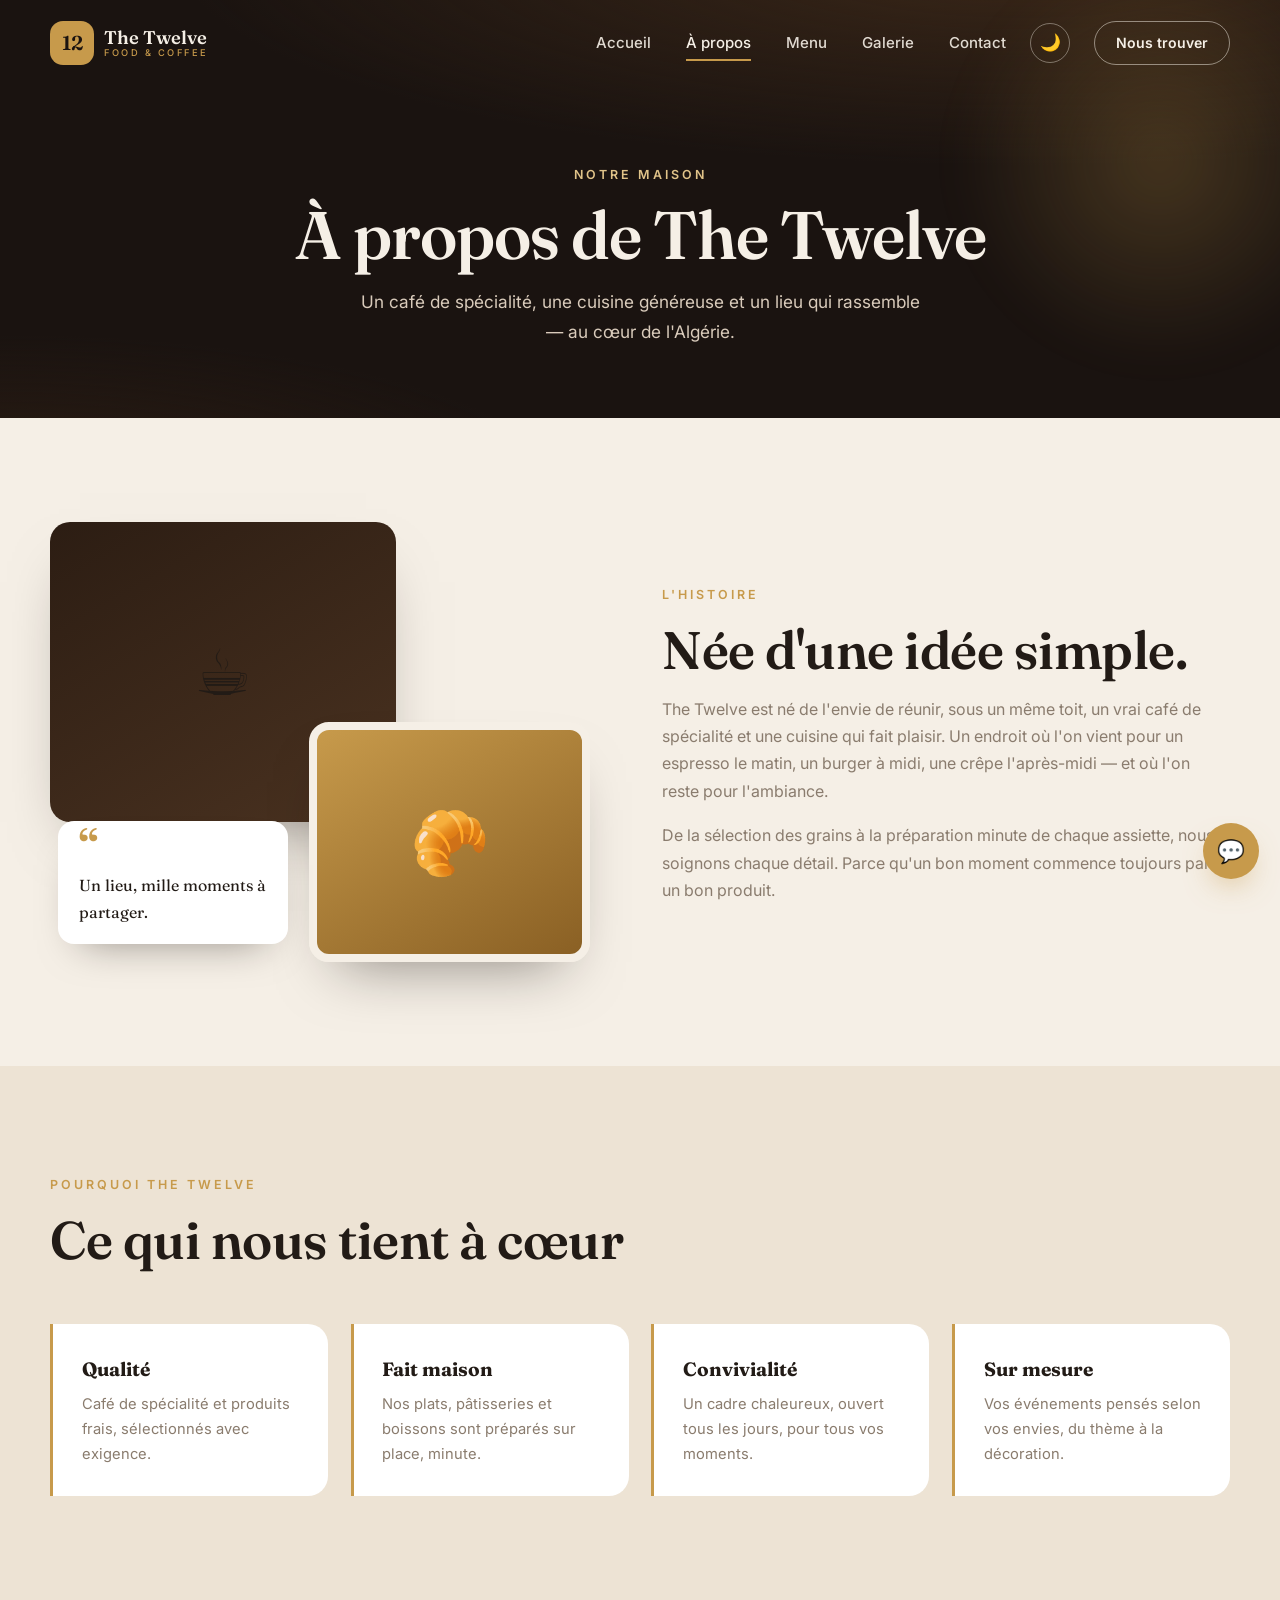
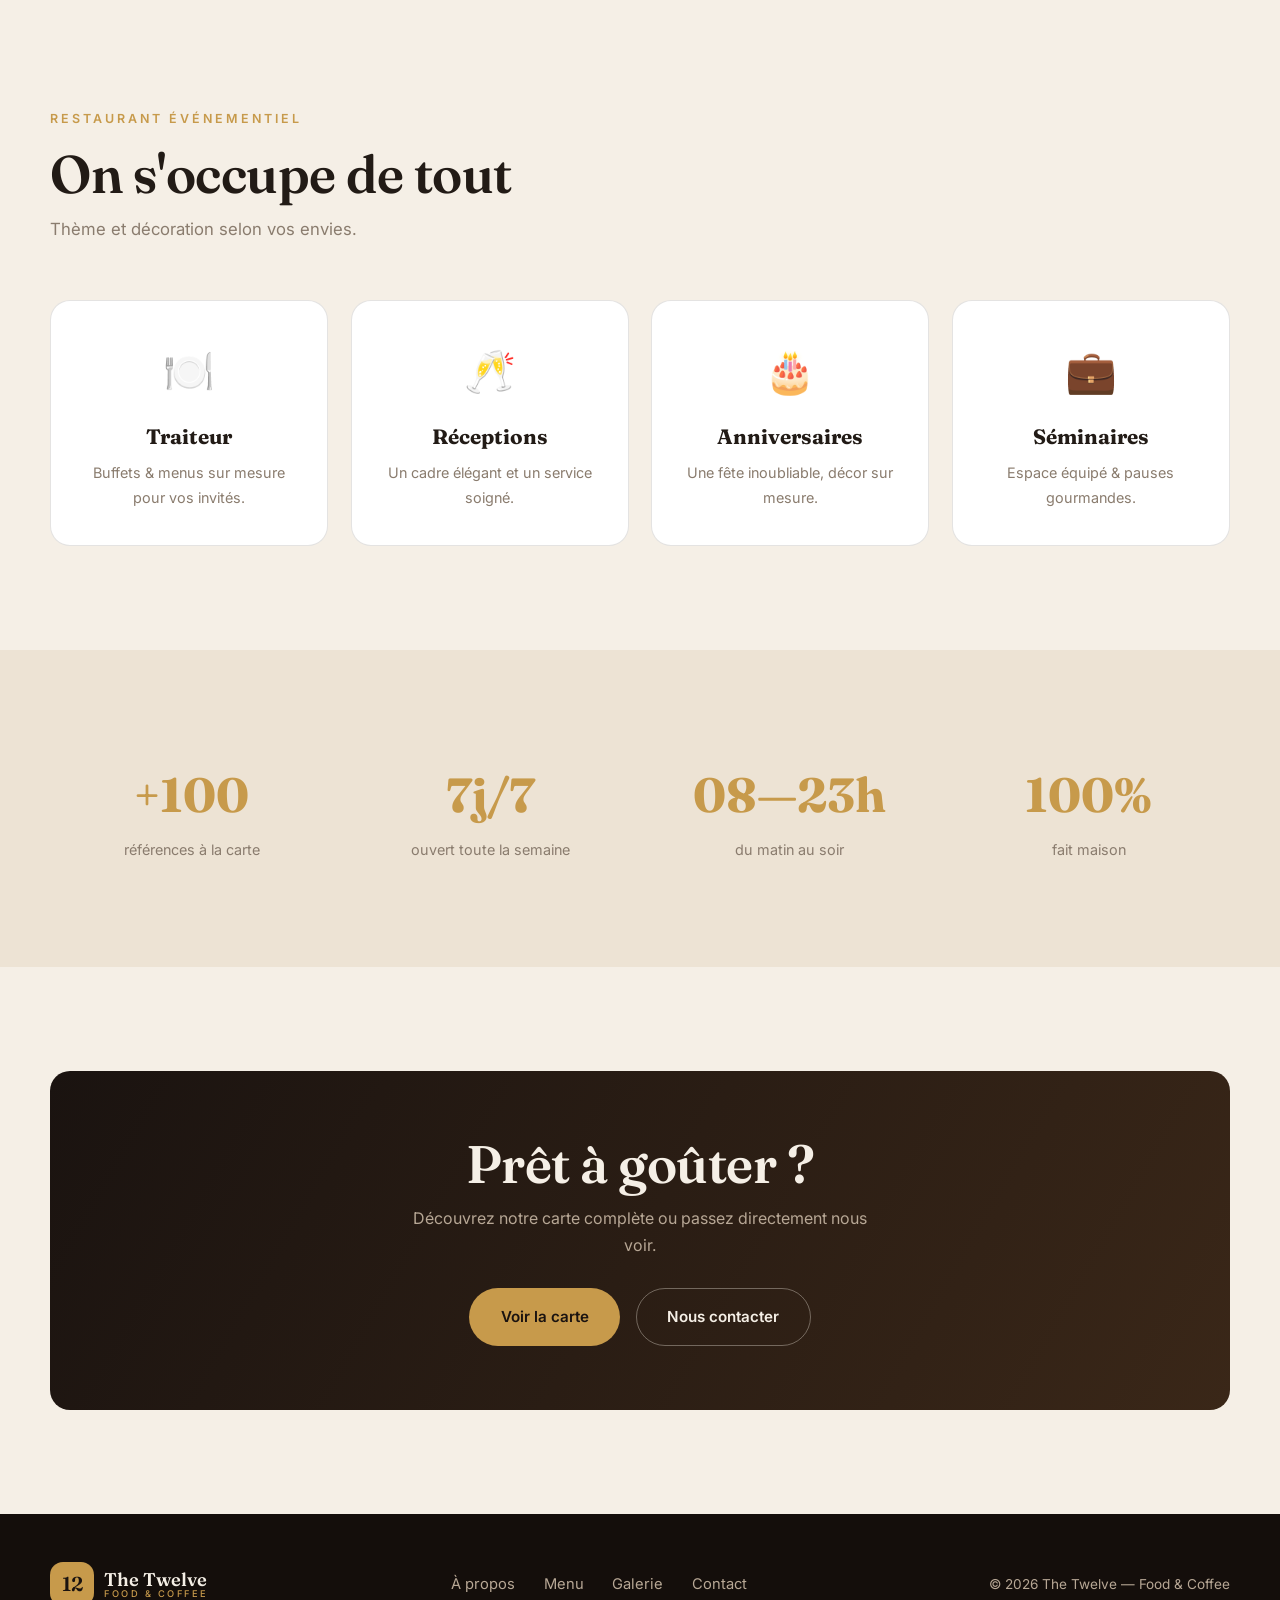
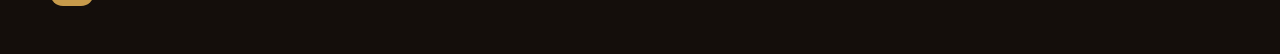
==== about.html @ 655c756e "Restructure into multi-page site (Home, About, Menu) + polish - Split into index.html (home w/ conta" ====
<!DOCTYPE html>
<html lang="fr">
<head>
  <meta charset="UTF-8" />
  <meta name="viewport" content="width=device-width, initial-scale=1.0" />
  <title>À propos — The Twelve</title>
  <meta name="description" content="L'histoire de The Twelve : café de spécialité, cuisine faite maison et restaurant événementiel (traiteur, réceptions, anniversaires, séminaires) en Algérie." />
  <link rel="icon" href="data:image/svg+xml,%3Csvg xmlns='http://www.w3.org/2000/svg' viewBox='0 0 100 100'%3E%3Crect width='100' height='100' rx='22' fill='%23c79a4b'/%3E%3Ctext x='50' y='70' font-size='54' font-family='Georgia,serif' font-weight='700' text-anchor='middle' fill='%231a1310'%3E12%3C/text%3E%3C/svg%3E" />
  <link rel="preconnect" href="https://fonts.googleapis.com" />
  <link rel="preconnect" href="https://fonts.gstatic.com" crossorigin />
  <link href="https://fonts.googleapis.com/css2?family=Fraunces:opsz,wght@9..144,400;9..144,500;9..144,600;9..144,700&family=Inter:wght@300;400;500;600;700&display=swap" rel="stylesheet" />
  <link rel="stylesheet" href="styles.css" />
  <script>
    (function () {
      var saved = localStorage.getItem("twelve-theme");
      var theme = saved || (window.matchMedia("(prefers-color-scheme: dark)").matches ? "dark" : "light");
      document.documentElement.setAttribute("data-theme", theme);
    })();
  </script>
</head>
<body>
  <!-- ===== Nav ===== -->
  <header class="nav" id="nav">
    <div class="nav__inner container">
      <a href="index.html" class="logo">
        <span class="logo__mark">12</span>
        <span class="logo__text">The Twelve<small>Food &amp; Coffee</small></span>
      </a>
      <nav class="nav__links" id="navLinks">
        <a href="index.html">Accueil</a>
        <a href="about.html" class="is-active">À propos</a>
        <a href="menu.html">Menu</a>
        <a href="index.html#galerie">Galerie</a>
        <a href="index.html#contact">Contact</a>
      </nav>
      <button class="theme-toggle" id="themeToggle" aria-label="Changer de thème" title="Changer de thème">🌙</button>
      <a href="index.html#contact" class="nav__pill">Nous trouver</a>
      <button class="burger" id="burger" aria-label="Menu"><span></span><span></span></button>
    </div>
  </header>

  <!-- ===== Page hero ===== -->
  <section class="page-hero">
    <div class="page-hero__glow"></div>
    <div class="container">
      <span class="eyebrow">Notre maison</span>
      <h1>À propos de The Twelve</h1>
      <p>Un café de spécialité, une cuisine généreuse et un lieu qui rassemble — au cœur de l'Algérie.</p>
    </div>
  </section>

  <!-- ===== Histoire ===== -->
  <section class="story section">
    <div class="container story__grid">
      <div class="story__visual reveal">
        <div class="story__card story__card--a"><span>☕</span></div>
        <div class="story__card story__card--b"><span>🥐</span></div>
        <div class="story__quote"><strong>“</strong><p>Un lieu, mille moments à partager.</p></div>
      </div>
      <div class="story__text reveal">
        <span class="eyebrow">L'histoire</span>
        <h2 class="h2">Née d'une idée simple.</h2>
        <p>
          The Twelve est né de l'envie de réunir, sous un même toit, un vrai café de
          spécialité et une cuisine qui fait plaisir. Un endroit où l'on vient pour un
          espresso le matin, un burger à midi, une crêpe l'après-midi — et où l'on
          reste pour l'ambiance.
        </p>
        <p>
          De la sélection des grains à la préparation minute de chaque assiette, nous
          soignons chaque détail. Parce qu'un bon moment commence toujours par un bon
          produit.
        </p>
      </div>
    </div>
  </section>

  <!-- ===== Valeurs ===== -->
  <section class="section section--cream">
    <div class="container">
      <div class="section__head reveal">
        <span class="eyebrow">Pourquoi The Twelve</span>
        <h2 class="h2">Ce qui nous tient à cœur</h2>
      </div>
      <div class="values__grid">
        <div class="value reveal"><b>Qualité</b><p>Café de spécialité et produits frais, sélectionnés avec exigence.</p></div>
        <div class="value reveal"><b>Fait maison</b><p>Nos plats, pâtisseries et boissons sont préparés sur place, minute.</p></div>
        <div class="value reveal"><b>Convivialité</b><p>Un cadre chaleureux, ouvert tous les jours, pour tous vos moments.</p></div>
        <div class="value reveal"><b>Sur mesure</b><p>Vos événements pensés selon vos envies, du thème à la décoration.</p></div>
      </div>
    </div>
  </section>

  <!-- ===== Événementiel ===== -->
  <section class="events section">
    <div class="container">
      <div class="section__head reveal">
        <span class="eyebrow">Restaurant événementiel</span>
        <h2 class="h2">On s'occupe de tout</h2>
        <p class="section__sub">Thème et décoration selon vos envies.</p>
      </div>
      <div class="events__grid">
        <article class="event reveal"><span>🍽️</span><h3>Traiteur</h3><p>Buffets &amp; menus sur mesure pour vos invités.</p></article>
        <article class="event reveal"><span>🥂</span><h3>Réceptions</h3><p>Un cadre élégant et un service soigné.</p></article>
        <article class="event reveal"><span>🎂</span><h3>Anniversaires</h3><p>Une fête inoubliable, décor sur mesure.</p></article>
        <article class="event reveal"><span>💼</span><h3>Séminaires</h3><p>Espace équipé &amp; pauses gourmandes.</p></article>
      </div>
    </div>
  </section>

  <!-- ===== Stats ===== -->
  <section class="section section--cream">
    <div class="container stats reveal">
      <div class="stat"><b>+100</b><span>références à la carte</span></div>
      <div class="stat"><b>7j/7</b><span>ouvert toute la semaine</span></div>
      <div class="stat"><b>08—23h</b><span>du matin au soir</span></div>
      <div class="stat"><b>100%</b><span>fait maison</span></div>
    </div>
  </section>

  <!-- ===== CTA ===== -->
  <section class="cta section">
    <div class="container">
      <div class="cta__box reveal">
        <h2 class="h2">Prêt à goûter ?</h2>
        <p>Découvrez notre carte complète ou passez directement nous voir.</p>
        <div class="cta__actions">
          <a href="menu.html" class="btn btn--solid">Voir la carte</a>
          <a href="index.html#contact" class="btn btn--line">Nous contacter</a>
        </div>
      </div>
    </div>
  </section>

  <!-- ===== Footer ===== -->
  <footer class="footer">
    <div class="container footer__inner">
      <a href="index.html" class="logo logo--light">
        <span class="logo__mark">12</span>
        <span class="logo__text">The Twelve<small>Food &amp; Coffee</small></span>
      </a>
      <nav class="footer__nav">
        <a href="about.html">À propos</a>
        <a href="menu.html">Menu</a>
        <a href="index.html#galerie">Galerie</a>
        <a href="index.html#contact">Contact</a>
      </nav>
      <p class="footer__copy">© <span id="year"></span> The Twelve — Food &amp; Coffee</p>
    </div>
  </footer>

  <a href="https://wa.me/213561988434" target="_blank" rel="noopener" class="fab" aria-label="WhatsApp">💬</a>
  <button class="to-top" id="toTop" aria-label="Haut de page">↑</button>

  <script src="script.js"></script>
</body>
</html>
---- styles.css ----
/* ===== Tokens ===== */
:root {
  /* brand constants */
  --cream: #f5efe6;
  --espresso: #1a1310;
  --gold: #c79a4b;
  --gold-soft: #e0c389;

  /* semantic — LIGHT theme (default) */
  --page: #f5efe6;
  --page-alt: #ede3d4;
  --card: #ffffff;
  --text: #221b16;
  --muted: #8a7c6e;
  --line: rgba(34, 27, 22, .12);

  --dark-bg: #1a1310;       /* .section--dark */
  --dark-bg-2: #140e0b;     /* footer */
  --dark-text: #f5efe6;
  --dark-muted: #b7a795;
  --dark-line: rgba(245, 239, 230, .14);

  --nav-bg: rgba(245, 239, 230, .82);

  --radius: 20px;
  --max: 1180px;
  --serif: "Fraunces", Georgia, serif;
  --sans: "Inter", system-ui, sans-serif;
  --ease: cubic-bezier(.22, 1, .36, 1);
}

[data-theme="dark"] {
  --page: #161009;
  --page-alt: #1e160f;
  --card: #241a15;
  --text: #f1e8db;
  --muted: #9c8b78;
  --line: rgba(245, 239, 230, .12);

  --dark-bg: #100b07;
  --dark-bg-2: #0b0705;
  --nav-bg: rgba(22, 16, 9, .85);
}

* { margin: 0; padding: 0; box-sizing: border-box; }
html { scroll-behavior: smooth; scroll-padding-top: 80px; }
body {
  font-family: var(--sans); color: var(--text); background: var(--page);
  line-height: 1.7; -webkit-font-smoothing: antialiased;
  transition: background .4s var(--ease), color .4s var(--ease);
}
a { color: inherit; text-decoration: none; }
ul { list-style: none; }
img, iframe { display: block; max-width: 100%; }
::selection { background: var(--gold); color: #fff; }

.container { width: min(100% - 2.6rem, var(--max)); margin-inline: auto; }
.section { padding: 6.5rem 0; }
.section--dark { background: var(--dark-bg); color: var(--dark-text); }
.section--cream { background: var(--page-alt); }

/* ===== Typography ===== */
.h2 { font-family: var(--serif); font-weight: 600; font-size: clamp(2rem, 5vw, 3.3rem); line-height: 1.08; letter-spacing: -.5px; color: var(--text); }
.h2--light { color: var(--cream); }
.eyebrow {
  display: inline-block; font-size: .78rem; font-weight: 600; letter-spacing: 3px;
  text-transform: uppercase; color: var(--gold); margin-bottom: 1rem;
}
.eyebrow--light { color: var(--gold-soft); }
.section__head { max-width: 640px; margin-bottom: 3.5rem; }
.section__sub { color: var(--muted); margin-top: .8rem; font-size: 1.05rem; }
.section--dark .section__sub { color: var(--dark-muted); }

/* ===== Buttons ===== */
.btn {
  display: inline-flex; align-items: center; gap: .5rem; padding: .95rem 1.9rem;
  border-radius: 100px; font-weight: 600; font-size: .95rem; transition: .3s var(--ease);
  border: 1.5px solid transparent; cursor: pointer;
}
.btn--solid { background: var(--gold); color: #1a1310; }
.btn--solid:hover { background: var(--gold-soft); transform: translateY(-3px); box-shadow: 0 16px 30px -16px var(--gold); }
.btn--line { border-color: rgba(245, 239, 230, .35); color: var(--cream); }
.btn--line:hover { background: rgba(245, 239, 230, .1); transform: translateY(-3px); }

/* ===== Logo ===== */
.logo { display: inline-flex; align-items: center; gap: .65rem; }
.logo__mark {
  width: 44px; height: 44px; border-radius: 13px; display: grid; place-items: center;
  font-family: var(--serif); font-weight: 600; font-size: 1.25rem;
  background: var(--gold); color: #1a1310;
}
.logo__text { display: flex; flex-direction: column; line-height: 1.05; font-family: var(--serif); font-weight: 600; font-size: 1.15rem; color: var(--cream); transition: color .35s var(--ease); }
.logo__text small { font-family: var(--sans); font-weight: 500; font-size: .58rem; letter-spacing: 2.5px; text-transform: uppercase; color: var(--gold); }
.nav.is-stuck .logo__text { color: var(--text); }
.logo--light .logo__text { color: var(--cream); }

/* ===== Nav ===== */
.nav { position: fixed; top: 0; left: 0; right: 0; z-index: 100; transition: .35s var(--ease); }
.nav__inner { display: flex; align-items: center; gap: 1.5rem; justify-content: space-between; padding: 1.3rem 0; transition: padding .35s var(--ease); }
.nav.is-stuck { background: var(--nav-bg); backdrop-filter: blur(14px); box-shadow: 0 8px 30px -22px rgba(0,0,0,.6); }
.nav.is-stuck .nav__inner { padding: .7rem 0; }
.nav__links { display: flex; gap: 2.2rem; margin-left: auto; }
.nav__links a { font-size: .94rem; font-weight: 500; color: var(--cream); position: relative; opacity: .9; transition: color .35s var(--ease), opacity .2s; }
.nav__links a::after { content: ""; position: absolute; left: 0; bottom: -5px; width: 0; height: 2px; background: var(--gold); transition: width .25s var(--ease); }
.nav__links a:hover { opacity: 1; }
.nav__links a:hover::after, .nav__links a.is-active::after { width: 100%; }
.nav__links a.is-active { opacity: 1; }
.nav.is-stuck .nav__links a { color: var(--text); }

/* theme toggle */
.theme-toggle {
  width: 40px; height: 40px; flex-shrink: 0; border-radius: 50%; cursor: pointer;
  border: 1.5px solid rgba(245, 239, 230, .4); background: transparent; color: var(--cream);
  font-size: 1.05rem; display: grid; place-items: center; transition: .3s var(--ease);
}
.theme-toggle:hover { transform: rotate(20deg); border-color: var(--gold); }
.nav.is-stuck .theme-toggle { border-color: var(--line); color: var(--text); }

.nav__pill { border: 1.5px solid rgba(245, 239, 230, .5); color: var(--cream); padding: .55rem 1.3rem; border-radius: 100px; font-size: .88rem; font-weight: 600; transition: .25s var(--ease); }
.nav.is-stuck .nav__pill { border-color: var(--text); color: var(--text); }
.nav__pill:hover { background: var(--gold); border-color: var(--gold); color: #1a1310; }

.burger { display: none; flex-direction: column; gap: 6px; background: none; border: 0; cursor: pointer; padding: 8px; }
.burger span { width: 26px; height: 2px; background: var(--cream); border-radius: 2px; transition: .3s var(--ease); }
.nav.is-stuck .burger span { background: var(--text); }

/* ===== Hero ===== */
.hero {
  position: relative; min-height: 100vh; display: grid; align-items: center; overflow: hidden;
  background:
    radial-gradient(120% 90% at 80% -10%, #3a2718 0%, transparent 55%),
    radial-gradient(90% 80% at 0% 110%, #2c1d13 0%, transparent 50%),
    var(--espresso);
  color: var(--cream);
}
.hero__glow {
  position: absolute; width: 520px; height: 520px; right: -120px; top: 8%;
  background: radial-gradient(circle, rgba(199,154,75,.28), transparent 65%); filter: blur(20px);
}
.hero__inner { position: relative; padding-top: 6rem; max-width: 760px; }
.hero__eyebrow { display: inline-block; font-size: .82rem; letter-spacing: 3px; text-transform: uppercase; color: var(--gold-soft); margin-bottom: 1.4rem; opacity: 0; animation: rise .8s var(--ease) .1s forwards; }
.hero__title { font-family: var(--serif); font-weight: 600; font-size: clamp(3rem, 9vw, 6.2rem); line-height: .98; letter-spacing: -2px; opacity: 0; animation: rise .8s var(--ease) .22s forwards; }
.hero__accent { color: var(--gold); font-style: italic; }
.hero__lead { max-width: 540px; margin: 1.8rem 0 2.4rem; font-size: 1.12rem; color: #d9cbbb; opacity: 0; animation: rise .8s var(--ease) .34s forwards; }
.hero__lead strong { color: var(--cream); font-weight: 600; }
.hero__cta { display: flex; gap: 1rem; flex-wrap: wrap; opacity: 0; animation: rise .8s var(--ease) .46s forwards; }
.hero__meta { display: flex; gap: 3rem; margin-top: 3.6rem; opacity: 0; animation: rise .8s var(--ease) .58s forwards; }
.hero__meta div { display: flex; flex-direction: column; }
.hero__meta b { font-family: var(--serif); font-size: 1.7rem; color: var(--gold-soft); }
.hero__meta span { font-size: .82rem; letter-spacing: 1px; text-transform: uppercase; color: #b3a392; }
.hero__scroll { position: absolute; bottom: 2rem; left: 50%; transform: translateX(-50%); width: 26px; height: 42px; border: 2px solid rgba(245,239,230,.4); border-radius: 20px; }
.hero__scroll span { position: absolute; top: 8px; left: 50%; transform: translateX(-50%); width: 4px; height: 8px; background: var(--gold); border-radius: 2px; animation: scroll 1.6s infinite; }
@keyframes scroll { 0%{ opacity:0; top:8px;} 40%{opacity:1;} 80%{opacity:0; top:24px;} 100%{opacity:0;} }
@keyframes rise { from { opacity: 0; transform: translateY(26px);} to { opacity: 1; transform: none; } }

/* ===== Marquee ===== */
.marquee { background: var(--gold); color: #1a1310; overflow: hidden; padding: .9rem 0; }
.marquee__track { display: flex; align-items: center; gap: 2.5rem; width: max-content; animation: slide 28s linear infinite; }
.marquee__track span { font-family: var(--serif); font-size: 1.5rem; font-weight: 600; }
.marquee__track i { font-style: normal; opacity: .55; }
@keyframes slide { to { transform: translateX(-50%); } }

/* ===== Story ===== */
.story__grid { display: grid; grid-template-columns: 1fr 1.05fr; gap: 4.5rem; align-items: center; }
.story__visual { position: relative; min-height: 440px; }
.story__card { position: absolute; border-radius: var(--radius); display: grid; place-items: center; font-size: 4rem; box-shadow: 0 30px 60px -30px rgba(26,19,16,.5); }
.story__card--a { width: 64%; height: 300px; top: 0; left: 0; background: linear-gradient(150deg, #2c1d13, #4a3220); }
.story__card--b { width: 52%; height: 240px; bottom: 0; right: 0; background: linear-gradient(150deg, var(--gold), #8a6024); border: 8px solid var(--page); }
.story__quote { position: absolute; bottom: 18px; left: 8px; background: var(--card); padding: 1.1rem 1.3rem; border-radius: 16px; box-shadow: 0 20px 40px -24px rgba(26,19,16,.5); max-width: 230px; }
.story__quote strong { font-family: var(--serif); font-size: 2.4rem; color: var(--gold); line-height: 0; }
.story__quote p { font-family: var(--serif); font-size: 1rem; color: var(--text); margin-top: .4rem; }
.story__text p { color: var(--muted); margin-top: 1.1rem; }
.ticks { margin-top: 1.8rem; display: grid; gap: .7rem; }
.ticks li { position: relative; padding-left: 2rem; color: var(--text); font-weight: 500; }
.ticks li::before { content: ""; position: absolute; left: 0; top: .55em; width: 12px; height: 12px; border-radius: 50%; background: var(--gold); box-shadow: 0 0 0 4px rgba(199,154,75,.2); }

/* ===== Menu ===== */
.tabs { display: flex; gap: .6rem; overflow-x: auto; padding-bottom: 1rem; margin-bottom: 2.5rem; scrollbar-width: none; }
.tabs::-webkit-scrollbar { display: none; }
.tab {
  flex: 0 0 auto; border: 1.5px solid var(--dark-line); background: transparent; color: var(--cream);
  padding: .6rem 1.25rem; border-radius: 100px; cursor: pointer; font-family: inherit; font-size: .9rem; font-weight: 500;
  white-space: nowrap; transition: .25s var(--ease); opacity: .75;
}
.tab:hover { opacity: 1; border-color: var(--gold-soft); }
.tab.is-active { background: var(--gold); border-color: var(--gold); color: #1a1310; opacity: 1; }

.menu__list { display: grid; grid-template-columns: 1fr 1fr; gap: 1.2rem 3.5rem; }
.m-item { padding: 1rem 0; border-bottom: 1px solid var(--dark-line); animation: rise .5s var(--ease) both; }
.m-item__head { display: flex; align-items: baseline; gap: .6rem; }
.m-item__name { font-family: var(--serif); font-size: 1.18rem; font-weight: 600; color: var(--cream); }
.m-item__dots { flex: 1; border-bottom: 1.5px dotted rgba(245,239,230,.28); transform: translateY(-5px); }
.m-item__price { font-weight: 600; color: var(--gold-soft); white-space: nowrap; }
.m-item__price small { display: block; text-align: right; font-size: .68rem; font-weight: 500; letter-spacing: .5px; text-transform: uppercase; color: var(--dark-muted); }
.m-item__desc { font-size: .9rem; color: var(--dark-muted); margin-top: .35rem; max-width: 90%; }
.m-tag { font-size: .62rem; font-weight: 700; letter-spacing: 1px; text-transform: uppercase; color: #1a1310; background: var(--gold); padding: .12rem .5rem; border-radius: 100px; margin-left: .5rem; vertical-align: middle; }

/* ===== Signatures ===== */
.sig__grid { display: grid; grid-template-columns: repeat(auto-fit, minmax(230px, 1fr)); gap: 1.4rem; }
.sig {
  background: var(--card); border: 1px solid var(--line); border-radius: var(--radius); padding: 2rem 1.6rem;
  transition: .3s var(--ease);
}
.sig:hover { transform: translateY(-8px); box-shadow: 0 30px 50px -30px rgba(26,19,16,.4); border-color: transparent; }
.sig__emoji { font-size: 2.6rem; margin-bottom: 1rem; }
.sig h3 { font-family: var(--serif); font-size: 1.35rem; color: var(--text); margin-bottom: .5rem; }
.sig p { color: var(--muted); font-size: .92rem; }
.sig__price { display: inline-block; margin-top: 1.1rem; font-weight: 600; color: var(--gold); border-top: 1px solid var(--line); padding-top: .9rem; width: 100%; }

/* ===== Events ===== */
.events__grid { display: grid; grid-template-columns: repeat(auto-fit, minmax(220px, 1fr)); gap: 1.4rem; }
.event { background: var(--card); border-radius: var(--radius); padding: 2.2rem 1.6rem; text-align: center; transition: .3s var(--ease); border: 1px solid var(--line); }
.event:hover { transform: translateY(-8px); box-shadow: 0 30px 50px -30px rgba(26,19,16,.4); }
.event span { font-size: 2.6rem; display: block; margin-bottom: .8rem; }
.event h3 { font-family: var(--serif); font-size: 1.3rem; color: var(--text); margin-bottom: .4rem; }
.event p { color: var(--muted); font-size: .9rem; }

/* ===== Gallery ===== */
.gallery__grid { display: grid; grid-template-columns: repeat(4, 1fr); grid-auto-rows: 200px; gap: 1rem; }
.g { position: relative; border-radius: var(--radius); overflow: hidden; box-shadow: 0 20px 40px -28px rgba(26,19,16,.5); transition: .4s var(--ease); }
.g figcaption { position: absolute; left: 1rem; bottom: 1rem; z-index: 2; color: #fff; font-family: var(--serif); font-size: 1.1rem; font-weight: 600; }
.g::after { content: ""; position: absolute; inset: 0; background: linear-gradient(180deg, transparent 35%, rgba(26,19,16,.6)); }
.g:hover { transform: scale(1.015); }
.g--1 { grid-column: span 2; grid-row: span 2; background: linear-gradient(150deg, #2c1d13, #6b4423); }
.g--2 { background: linear-gradient(150deg, var(--gold), #7a5320); }
.g--3 { background: linear-gradient(150deg, #4a3220, #c79a4b); }
.g--4 { grid-column: span 2; background: linear-gradient(150deg, #6b4423, #2c1d13); }
.g--5 { background: linear-gradient(150deg, #8a6024, var(--gold-soft)); }

/* ===== Contact ===== */
.contact__grid { display: grid; grid-template-columns: 1fr 1fr; gap: 4rem; align-items: stretch; }
.contact__intro { color: var(--dark-muted); margin: .5rem 0 2rem; max-width: 420px; }
.contact__rows { display: grid; gap: 1.3rem; }
.contact__rows li { display: flex; gap: 1.1rem; align-items: center; }
.contact__ic { width: 50px; height: 50px; flex-shrink: 0; border-radius: 14px; background: rgba(245,239,230,.08); border: 1px solid var(--dark-line); display: grid; place-items: center; font-size: 1.3rem; }
.contact__rows b { display: block; color: var(--cream); font-family: var(--serif); font-weight: 600; }
.contact__rows a, .contact__rows span { color: var(--dark-muted); }
.contact__rows a:hover { color: var(--gold-soft); }
.contact__socials { display: flex; gap: .8rem; margin-top: 2.2rem; }
.contact__socials a { border: 1.5px solid var(--dark-line); padding: .5rem 1.2rem; border-radius: 100px; font-size: .88rem; font-weight: 500; transition: .25s var(--ease); }
.contact__socials a:hover { background: var(--gold); border-color: var(--gold); color: #1a1310; }
.contact__map { border-radius: var(--radius); overflow: hidden; min-height: 360px; border: 1px solid var(--dark-line); }
.contact__map iframe { width: 100%; height: 100%; min-height: 360px; border: 0; filter: grayscale(.3) contrast(1.05); }

/* ===== Footer ===== */
.footer { background: var(--dark-bg-2); color: var(--cream); padding: 3rem 0; }
.footer__inner { display: flex; align-items: center; justify-content: space-between; flex-wrap: wrap; gap: 1.5rem; }
.footer__nav { display: flex; gap: 1.8rem; }
.footer__nav a { font-size: .92rem; color: var(--dark-muted); }
.footer__nav a:hover { color: var(--gold-soft); }
.footer__copy { font-size: .85rem; color: var(--dark-muted); }

/* ===== FAB ===== */
.fab {
  position: fixed; right: 1.3rem; bottom: 1.3rem; z-index: 90; width: 56px; height: 56px;
  border-radius: 50%; background: var(--gold); color: #1a1310; display: grid; place-items: center;
  font-size: 1.4rem; box-shadow: 0 14px 30px -12px rgba(199,154,75,.7); transition: .25s var(--ease);
  animation: pulse 2.4s infinite;
}
.fab:hover { transform: scale(1.08); }
@keyframes pulse { 0%{ box-shadow: 0 0 0 0 rgba(199,154,75,.5);} 70%{ box-shadow: 0 0 0 16px rgba(199,154,75,0);} 100%{ box-shadow: 0 0 0 0 rgba(199,154,75,0);} }

/* ===== Reveal ===== */
.reveal { opacity: 0; transform: translateY(34px); transition: opacity .7s var(--ease), transform .7s var(--ease); }
.reveal.in { opacity: 1; transform: none; }

/* ===== Page hero (interior pages) ===== */
.page-hero {
  position: relative; overflow: hidden; text-align: center; color: var(--cream);
  padding: 10rem 0 4.5rem;
  background:
    radial-gradient(120% 90% at 80% -10%, #3a2718 0%, transparent 55%),
    radial-gradient(90% 80% at 0% 120%, #2c1d13 0%, transparent 50%),
    var(--espresso);
}
.page-hero__glow { position: absolute; width: 440px; height: 440px; right: -100px; top: -60px; background: radial-gradient(circle, rgba(199,154,75,.25), transparent 65%); filter: blur(20px); }
.page-hero .eyebrow { color: var(--gold-soft); }
.page-hero h1 { font-family: var(--serif); font-weight: 600; font-size: clamp(2.4rem, 6.5vw, 4.2rem); line-height: 1.02; letter-spacing: -1px; }
.page-hero p { color: #d9cbbb; max-width: 560px; margin: 1.1rem auto 0; font-size: 1.08rem; }

/* ===== CTA band ===== */
.cta { text-align: center; }
.cta__box {
  background: linear-gradient(120deg, var(--dark-bg), #3a2718); color: var(--cream);
  border-radius: var(--radius); padding: clamp(2.5rem, 6vw, 4rem);
}
.cta__box h2 { color: var(--cream); }
.cta__box p { color: var(--dark-muted); max-width: 480px; margin: .8rem auto 1.8rem; }
.cta__actions { display: flex; gap: 1rem; justify-content: center; flex-wrap: wrap; }

/* ===== Reviews ===== */
.reviews__grid { display: grid; grid-template-columns: repeat(auto-fit, minmax(280px, 1fr)); gap: 1.4rem; }
.review { background: var(--card); border: 1px solid var(--line); border-radius: var(--radius); padding: 2rem; transition: .3s var(--ease); }
.review:hover { transform: translateY(-6px); box-shadow: 0 30px 50px -30px rgba(26,19,16,.4); }
.review__stars { color: var(--gold); letter-spacing: 2px; }
.review p { color: var(--text); font-style: italic; margin: .9rem 0 1.4rem; }
.review__who { display: flex; align-items: center; gap: .85rem; }
.review__av { width: 46px; height: 46px; border-radius: 50%; display: grid; place-items: center; font-family: var(--serif); font-weight: 600; color: #1a1310; background: linear-gradient(150deg, var(--gold-soft), var(--gold)); }
.review__who b { display: block; color: var(--text); font-family: var(--serif); }
.review__who span { font-size: .84rem; color: var(--muted); }

/* ===== Menu teaser (home) ===== */
.teaser__band { display: flex; align-items: center; justify-content: space-between; gap: 1.5rem; flex-wrap: wrap; background: var(--card); border: 1px solid var(--line); border-radius: var(--radius); padding: 2rem 2.4rem; }
.teaser__band h3 { font-family: var(--serif); font-size: 1.5rem; color: var(--text); }
.teaser__band p { color: var(--muted); }

/* ===== Values (about) ===== */
.values__grid { display: grid; grid-template-columns: repeat(auto-fit, minmax(230px, 1fr)); gap: 1.4rem; }
.value { padding: 1.8rem; border-left: 3px solid var(--gold); background: var(--card); border-radius: 0 var(--radius) var(--radius) 0; }
.value b { font-family: var(--serif); font-size: 1.2rem; color: var(--text); display: block; margin-bottom: .4rem; }
.value p { color: var(--muted); font-size: .92rem; }

/* ===== Stats band ===== */
.stats { display: grid; grid-template-columns: repeat(4, 1fr); gap: 1rem; text-align: center; }
.stat b { display: block; font-family: var(--serif); font-size: clamp(2rem, 5vw, 3rem); color: var(--gold); }
.stat span { color: var(--muted); font-size: .9rem; }

/* ===== Back to top ===== */
.to-top { position: fixed; left: 1.3rem; bottom: 1.3rem; z-index: 90; width: 46px; height: 46px; border-radius: 50%; border: 1.5px solid var(--line); background: var(--card); color: var(--text); display: grid; place-items: center; font-size: 1.1rem; cursor: pointer; opacity: 0; transform: translateY(10px); pointer-events: none; transition: .3s var(--ease); }
.to-top.show { opacity: 1; transform: none; pointer-events: auto; }
.to-top:hover { border-color: var(--gold); color: var(--gold); }

/* ===== Responsive ===== */
@media (max-width: 920px) {
  .story__grid, .contact__grid { grid-template-columns: 1fr; gap: 3rem; }
  .menu__list { grid-template-columns: 1fr; gap: 0; }
  .story__visual { min-height: 380px; }
}
@media (max-width: 720px) {
  .section { padding: 4.5rem 0; }
  .nav__links {
    position: fixed; inset: 0 0 0 auto; width: min(80%, 320px); background: var(--espresso); color: var(--cream);
    flex-direction: column; justify-content: center; gap: 2rem; padding: 2rem; transform: translateX(100%);
    transition: transform .4s var(--ease); margin-left: 0;
  }
  .nav__links.open { transform: none; }
  .nav__links a, .nav.is-stuck .nav__links a { color: var(--cream); font-size: 1.2rem; }
  .nav__pill { display: none; }
  .burger { display: flex; z-index: 101; }
  .burger.open span { background: var(--cream); }
  .burger.open span:nth-child(1) { transform: translateY(4px) rotate(45deg); }
  .burger.open span:nth-child(2) { transform: translateY(-4px) rotate(-45deg); }
  .hero__meta { gap: 1.8rem; }
  .stats { grid-template-columns: repeat(2, 1fr); gap: 2rem 1rem; }
  .teaser__band { text-align: center; justify-content: center; }
  .gallery__grid { grid-template-columns: repeat(2, 1fr); }
  .g--1, .g--4 { grid-column: span 2; grid-row: auto; }
  .footer__inner { flex-direction: column; text-align: center; }
}
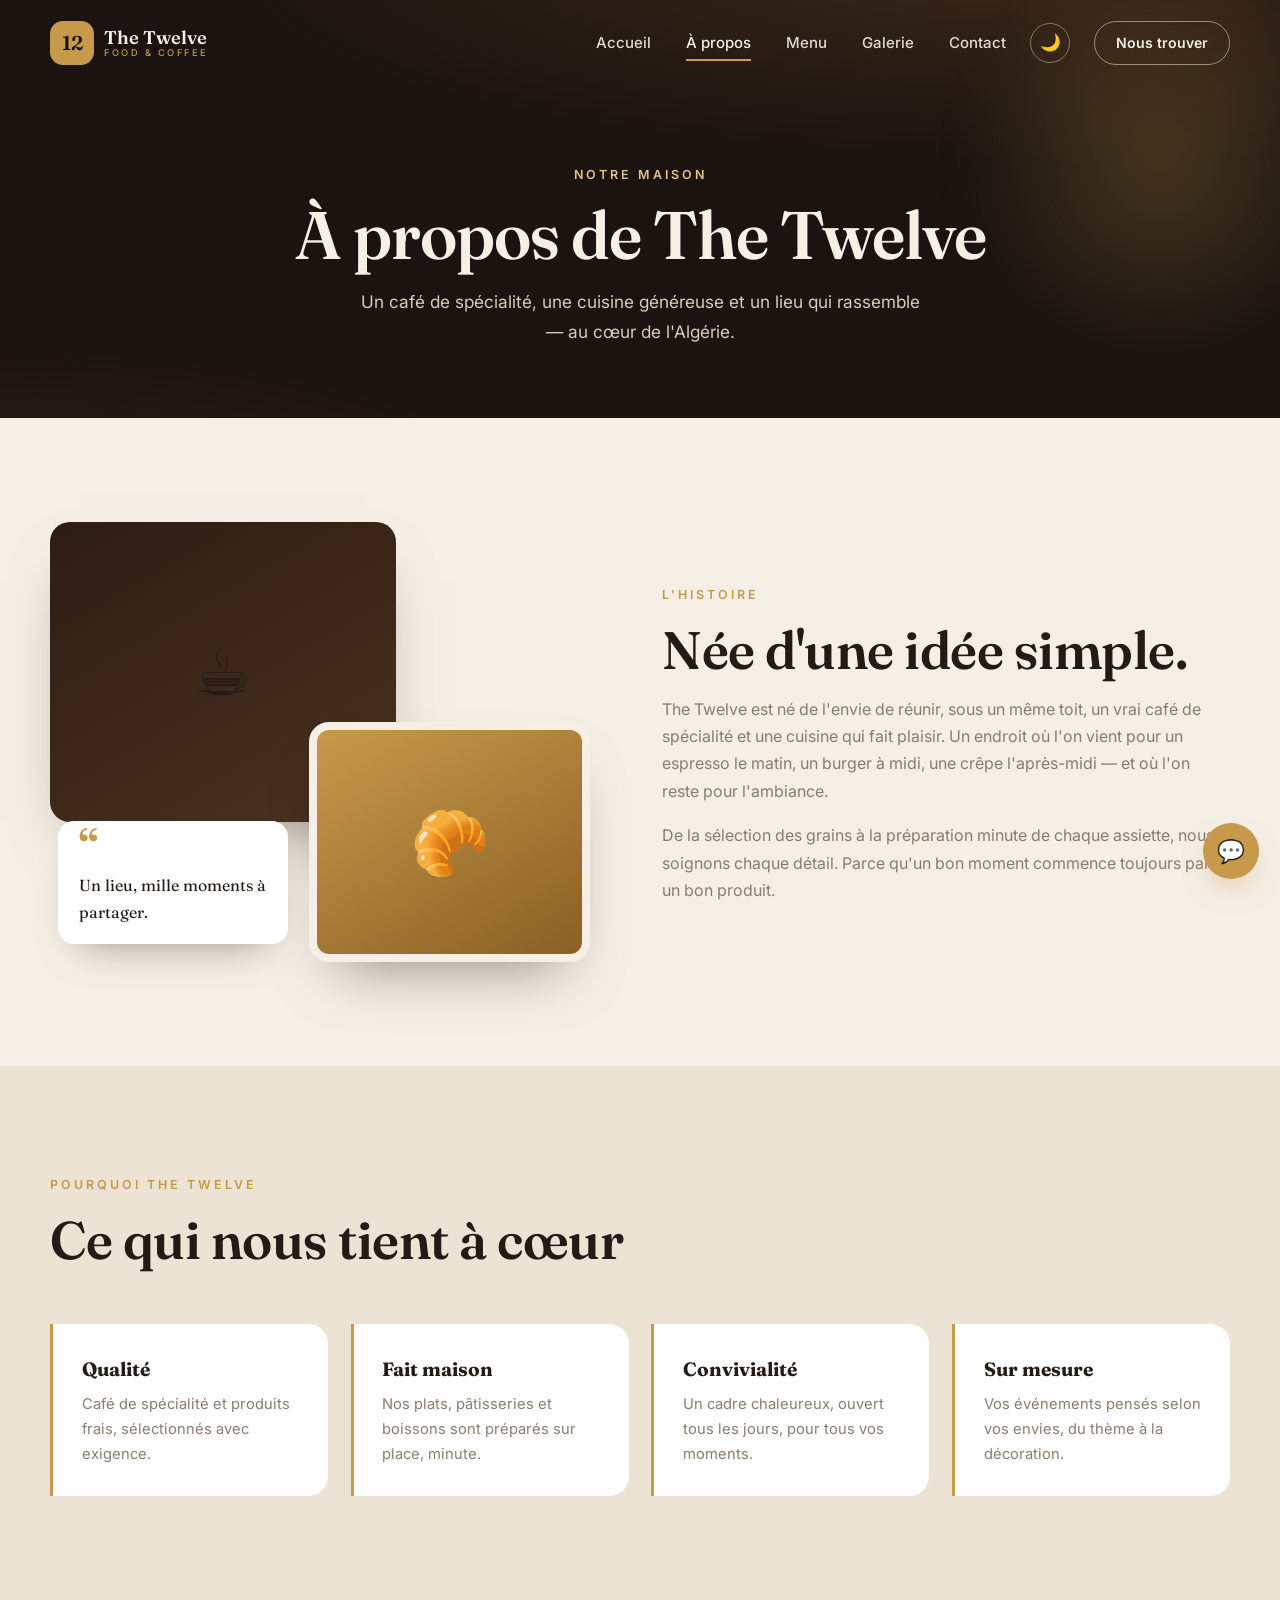
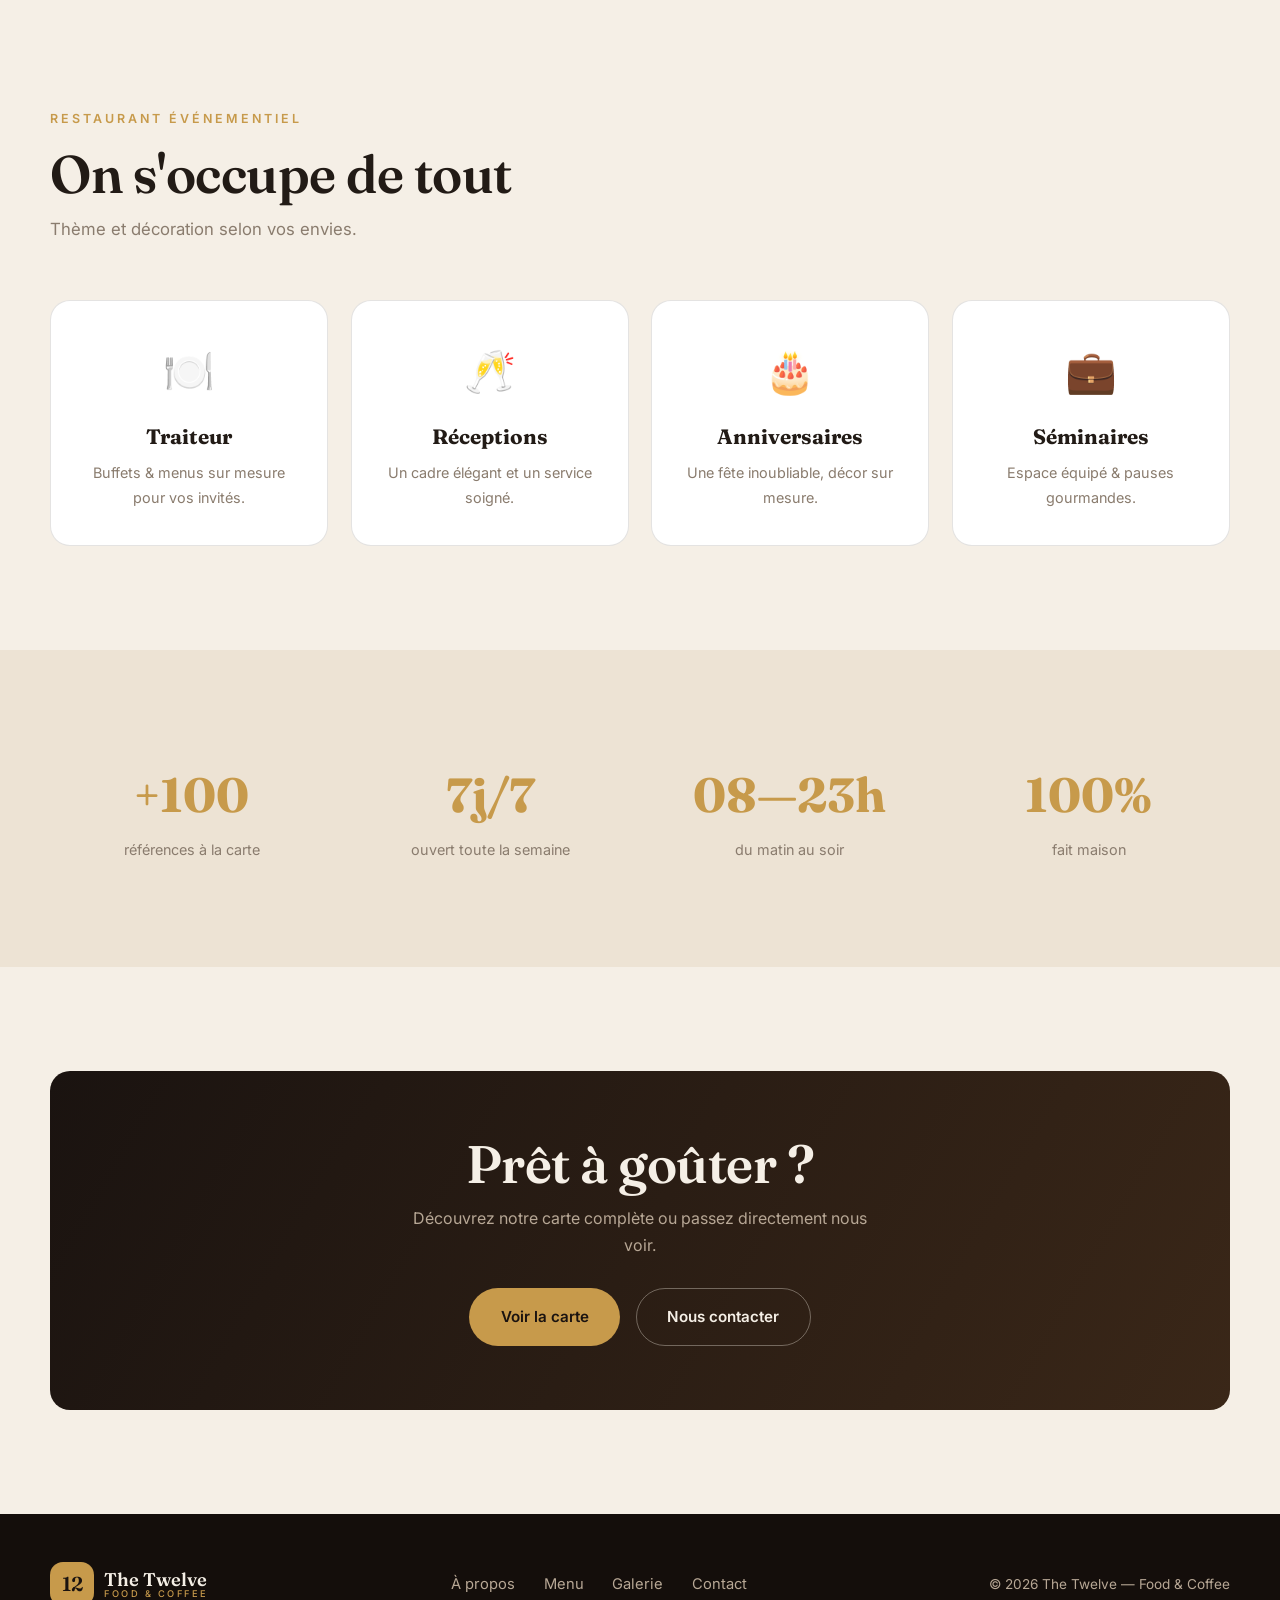
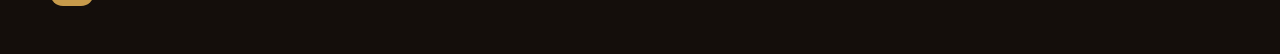
==== commit 1f164f29: "Cache-bust CSS/JS (?v=3) so browsers fetch the mobile-menu fix" ====
--- a/about.html
+++ b/about.html
@@ -9,7 +9,7 @@
   <link rel="preconnect" href="https://fonts.googleapis.com" />
   <link rel="preconnect" href="https://fonts.gstatic.com" crossorigin />
   <link href="https://fonts.googleapis.com/css2?family=Fraunces:opsz,wght@9..144,400;9..144,500;9..144,600;9..144,700&family=Inter:wght@300;400;500;600;700&display=swap" rel="stylesheet" />
-  <link rel="stylesheet" href="styles.css" />
+  <link rel="stylesheet" href="styles.css?v=3" />
   <script>
     (function () {
       var saved = localStorage.getItem("twelve-theme");
@@ -152,6 +152,6 @@
   <a href="https://wa.me/213561988434" target="_blank" rel="noopener" class="fab" aria-label="WhatsApp">💬</a>
   <button class="to-top" id="toTop" aria-label="Haut de page">↑</button>
 
-  <script src="script.js"></script>
+  <script src="script.js?v=3"></script>
 </body>
 </html>
--- a/styles.css
+++ b/styles.css
@@ -95,9 +95,17 @@
 .logo--light .logo__text { color: var(--cream); }
 
 /* ===== Nav ===== */
-.nav { position: fixed; top: 0; left: 0; right: 0; z-index: 100; transition: .35s var(--ease); }
+.nav { position: fixed; top: 0; left: 0; right: 0; z-index: 100; transition: box-shadow .35s var(--ease); }
+/* Glass bar as a pseudo-element so .nav never creates a containing block
+   that would trap the fixed mobile drawer. */
+.nav::before {
+  content: ""; position: absolute; inset: 0; z-index: -1; pointer-events: none; opacity: 0;
+  background: var(--nav-bg); backdrop-filter: blur(14px); -webkit-backdrop-filter: blur(14px);
+  transition: opacity .35s var(--ease);
+}
 .nav__inner { display: flex; align-items: center; gap: 1.5rem; justify-content: space-between; padding: 1.3rem 0; transition: padding .35s var(--ease); }
-.nav.is-stuck { background: var(--nav-bg); backdrop-filter: blur(14px); box-shadow: 0 8px 30px -22px rgba(0,0,0,.6); }
+.nav.is-stuck::before { opacity: 1; }
+.nav.is-stuck { box-shadow: 0 8px 30px -22px rgba(0,0,0,.6); }
 .nav.is-stuck .nav__inner { padding: .7rem 0; }
 .nav__links { display: flex; gap: 2.2rem; margin-left: auto; }
 .nav__links a { font-size: .94rem; font-weight: 500; color: var(--cream); position: relative; opacity: .9; transition: color .35s var(--ease), opacity .2s; }
